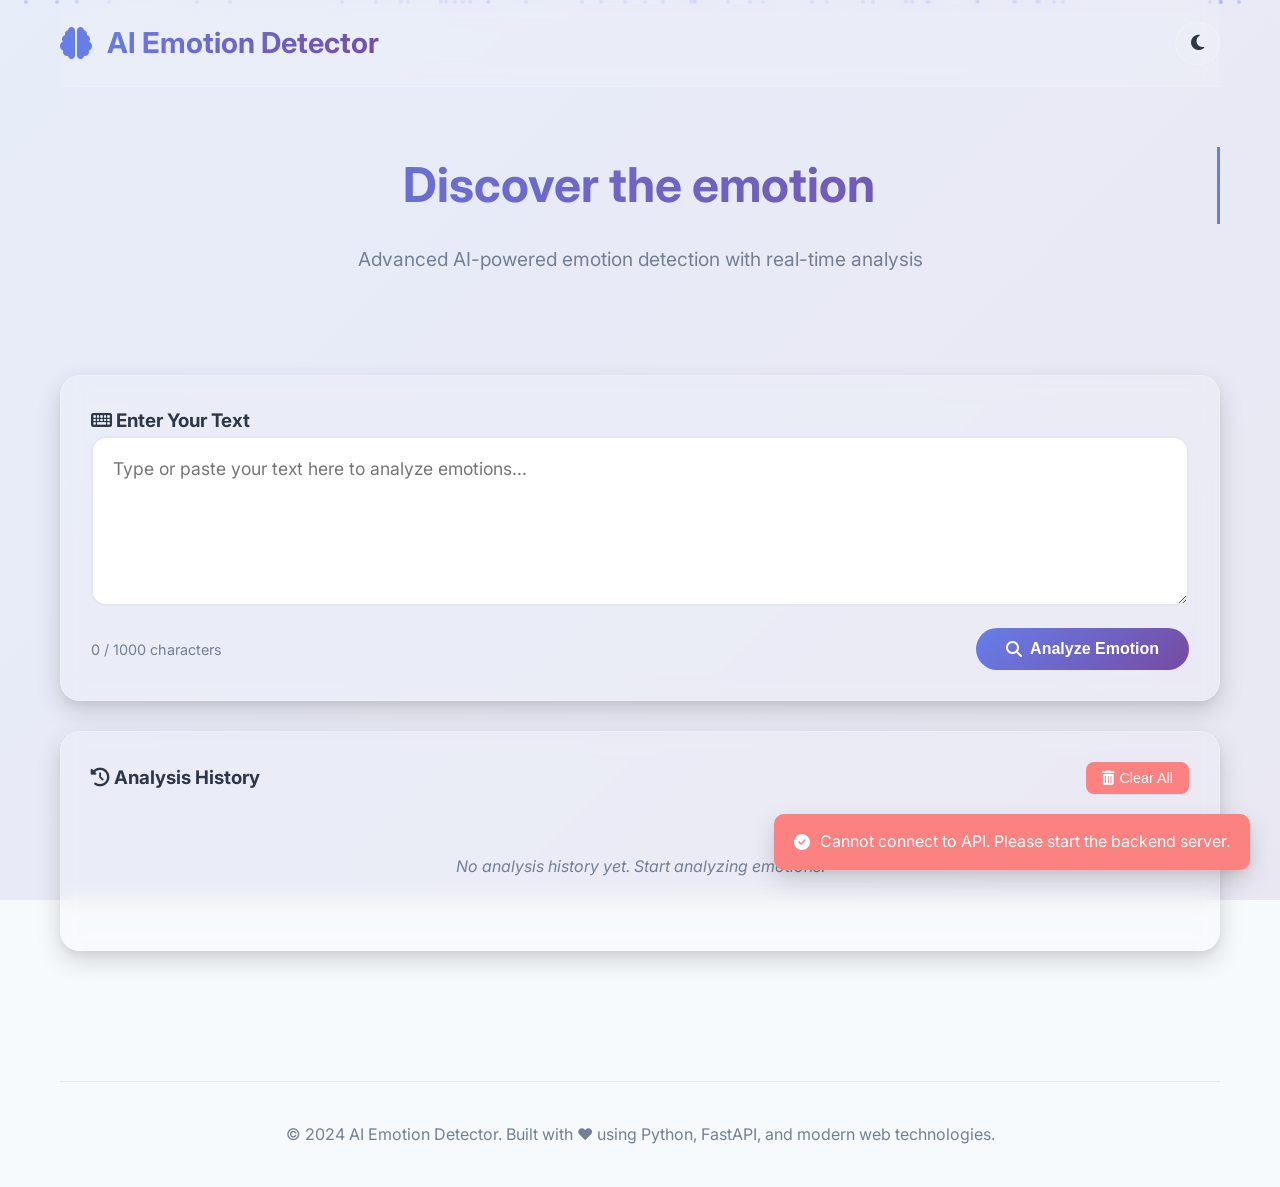
==== frontend/index.html @ 1d88a2de "version 1.1" ====
<!DOCTYPE html>
<html lang="en">
<head>
    <meta charset="UTF-8">
    <meta name="viewport" content="width=device-width, initial-scale=1.0">
    <title>AI Emotion Detector - Analyze Text Emotions</title>
    <link rel="stylesheet" href="style.css">
    <link href="https://fonts.googleapis.com/css2?family=Inter:wght@300;400;500;600;700&display=swap" rel="stylesheet">
    <link rel="stylesheet" href="https://cdnjs.cloudflare.com/ajax/libs/font-awesome/6.4.0/css/all.min.css">
</head>
<body>
    <!-- Background Animation -->
    <div class="background-animation">
        <div class="gradient-bg"></div>
        <div class="particles" id="particles"></div>
    </div>

    <!-- Main Container -->
    <div class="container">
        <!-- Header -->
        <header class="header">
            <div class="header-content">
                <div class="logo">
                    <i class="fas fa-brain"></i>
                    <h1>AI Emotion Detector</h1>
                </div>
                <div class="theme-toggle">
                    <button id="theme-btn" class="theme-btn">
                        <i class="fas fa-moon"></i>
                    </button>
                </div>
            </div>
        </header>

        <!-- Hero Section -->
        <section class="hero">
            <div class="hero-content">
                <h2 class="typing-text" id="typing-text">Discover the emotions behind your words</h2>
                <p>Advanced AI-powered emotion detection with real-time analysis</p>
            </div>
        </section>

        <!-- Main Content -->
        <main class="main-content">
            <!-- Input Section -->
            <section class="input-section">
                <div class="input-card">
                    <h3><i class="fas fa-keyboard"></i> Enter Your Text</h3>
                    <div class="input-container">
                        <textarea 
                            id="text-input" 
                            placeholder="Type or paste your text here to analyze emotions..."
                            rows="6"
                            maxlength="1000"
                        ></textarea>
                        <div class="input-footer">
                            <span class="char-count">
                                <span id="char-current">0</span> / 1000 characters
                            </span>
                            <button id="analyze-btn" class="analyze-btn">
                                <i class="fas fa-search"></i>
                                Analyze Emotion
                            </button>
                        </div>
                    </div>
                </div>
            </section>

            <!-- Results Section -->
            <section class="results-section" id="results-section" style="display: none;">
                <div class="results-card">
                    <h3><i class="fas fa-chart-pie"></i> Emotion Analysis Results</h3>
                    <div class="results-content">
                        <div class="emotion-display">
                            <div class="primary-emotion" id="primary-emotion">
                                <div class="emotion-icon" id="emotion-icon">
                                    <i class="fas fa-smile"></i>
                                </div>
                                <div class="emotion-details">
                                    <h4 id="emotion-name">Happy</h4>
                                    <div class="confidence-bar">
                                        <div class="confidence-fill" id="confidence-fill"></div>
                                        <span class="confidence-text" id="confidence-text">85%</span>
                                    </div>
                                </div>
                            </div>
                        </div>

                        <div class="probabilities" id="probabilities">
                            <h4>Emotion Distribution</h4>
                            <div class="probability-bars" id="probability-bars">
                                <!-- Probability bars will be inserted here -->
                            </div>
                        </div>

                        <div class="cleaned-text" id="cleaned-text" style="display: none;">
                            <h4>Processed Text</h4>
                            <p id="cleaned-text-content"></p>
                        </div>

                        <div class="result-actions">
                            <button id="save-btn" class="save-btn">
                                <i class="fas fa-save"></i>
                                Save to History
                            </button>
                            <button id="export-btn" class="export-btn">
                                <i class="fas fa-download"></i>
                                Export Results
                            </button>
                            <button id="clear-btn" class="clear-btn">
                                <i class="fas fa-trash"></i>
                                Clear Results
                            </button>
                        </div>
                    </div>
                </div>
            </section>

            <!-- History Section -->
            <section class="history-section" id="history-section">
                <div class="history-card">
                    <div class="history-header">
                        <h3><i class="fas fa-history"></i> Analysis History</h3>
                        <button id="clear-history-btn" class="clear-history-btn">
                            <i class="fas fa-trash-alt"></i>
                            Clear All
                        </button>
                    </div>
                    <div class="history-content" id="history-content">
                        <p class="no-history">No analysis history yet. Start analyzing emotions!</p>
                    </div>
                </div>
            </section>

            <!-- Statistics Section -->
            <section class="stats-section" id="stats-section" style="display: none;">
                <div class="stats-card">
                    <h3><i class="fas fa-chart-bar"></i> Statistics Dashboard</h3>
                    <div class="stats-content" id="stats-content">
                        <div class="stat-item">
                            <span class="stat-label">Total Analyses</span>
                            <span class="stat-value" id="total-analyses">0</span>
                        </div>
                        <div class="stat-item">
                            <span class="stat-label">Most Common Emotion</span>
                            <span class="stat-value" id="most-common">-</span>
                        </div>
                        <div class="stat-item">
                            <span class="stat-label">Average Confidence</span>
                            <span class="stat-value" id="avg-confidence">0%</span>
                        </div>
                    </div>
                </div>
            </section>
        </main>

        <!-- Footer -->
        <footer class="footer">
            <p>&copy; 2024 AI Emotion Detector. Built with ❤️ using Python, FastAPI, and modern web technologies.</p>
        </footer>
    </div>

    <!-- Loading Overlay -->
    <div class="loading-overlay" id="loading-overlay">
        <div class="loading-spinner">
            <i class="fas fa-spinner fa-spin"></i>
            <p>Analyzing emotions...</p>
        </div>
    </div>

    <!-- Toast Notification -->
    <div class="toast" id="toast">
        <div class="toast-content">
            <i class="fas fa-check-circle"></i>
            <span id="toast-message">Success!</span>
        </div>
    </div>

    <script src="script.js"></script>
</body>
</html>
---- frontend/style.css ----
/* AI Emotion Detector - Modern CSS with Glassmorphism */

/* CSS Variables */
:root {
    --primary-color: #667eea;
    --secondary-color: #764ba2;
    --success-color: #48bb78;
    --warning-color: #f6ad55;
    --error-color: #fc8181;
    --text-primary: #2d3748;
    --text-secondary: #718096;
    --bg-primary: #ffffff;
    --bg-secondary: #f7fafc;
    --border-color: #e2e8f0;
    --shadow-sm: 0 1px 3px rgba(0, 0, 0, 0.12), 0 1px 2px rgba(0, 0, 0, 0.24);
    --shadow-md: 0 4px 6px rgba(0, 0, 0, 0.1), 0 2px 4px rgba(0, 0, 0, 0.06);
    --shadow-lg: 0 10px 25px rgba(0, 0, 0, 0.15), 0 4px 10px rgba(0, 0, 0, 0.05);
    --glass-bg: rgba(255, 255, 255, 0.1);
    --glass-border: rgba(255, 255, 255, 0.2);
    --transition: all 0.3s cubic-bezier(0.4, 0, 0.2, 1);
}

/* Dark Theme */
[data-theme="dark"] {
    --text-primary: #f7fafc;
    --text-secondary: #cbd5e0;
    --bg-primary: #1a202c;
    --bg-secondary: #2d3748;
    --border-color: #4a5568;
    --glass-bg: rgba(45, 55, 72, 0.7);
    --glass-border: rgba(74, 85, 104, 0.5);
}

/* Reset and Base Styles */
* {
    margin: 0;
    padding: 0;
    box-sizing: border-box;
}

body {
    font-family: 'Inter', -apple-system, BlinkMacSystemFont, 'Segoe UI', sans-serif;
    line-height: 1.6;
    color: var(--text-primary);
    background: var(--bg-secondary);
    overflow-x: hidden;
    transition: var(--transition);
}

/* Background Animation */
.background-animation {
    position: fixed;
    top: 0;
    left: 0;
    width: 100%;
    height: 100%;
    z-index: -1;
    overflow: hidden;
}

.gradient-bg {
    position: absolute;
    top: 0;
    left: 0;
    width: 100%;
    height: 100%;
    background: linear-gradient(135deg, var(--primary-color), var(--secondary-color));
    opacity: 0.1;
    animation: gradientShift 10s ease infinite;
}

@keyframes gradientShift {
    0%, 100% { transform: translateX(0) translateY(0); }
    25% { transform: translateX(-20px) translateY(-20px); }
    50% { transform: translateX(20px) translateY(10px); }
    75% { transform: translateX(-10px) translateY(20px); }
}

.particles {
    position: absolute;
    top: 0;
    left: 0;
    width: 100%;
    height: 100%;
}

.particle {
    position: absolute;
    width: 4px;
    height: 4px;
    background: var(--primary-color);
    border-radius: 50%;
    opacity: 0.3;
    animation: float 20s infinite linear;
}

@keyframes float {
    0% {
        transform: translateY(100vh) translateX(0);
        opacity: 0;
    }
    10% {
        opacity: 0.3;
    }
    90% {
        opacity: 0.3;
    }
    100% {
        transform: translateY(-100vh) translateX(100px);
        opacity: 0;
    }
}

/* Container */
.container {
    max-width: 1200px;
    margin: 0 auto;
    padding: 0 20px;
    position: relative;
    z-index: 1;
}

/* Header */
.header {
    padding: 20px 0;
    background: var(--glass-bg);
    backdrop-filter: blur(10px);
    border-bottom: 1px solid var(--glass-border);
    position: sticky;
    top: 0;
    z-index: 100;
}

.header-content {
    display: flex;
    justify-content: space-between;
    align-items: center;
}

.logo {
    display: flex;
    align-items: center;
    gap: 15px;
}

.logo i {
    font-size: 2rem;
    color: var(--primary-color);
}

.logo h1 {
    font-size: 1.8rem;
    font-weight: 700;
    background: linear-gradient(135deg, var(--primary-color), var(--secondary-color));
    -webkit-background-clip: text;
    -webkit-text-fill-color: transparent;
    background-clip: text;
}

.theme-toggle {
    display: flex;
    align-items: center;
}

.theme-btn {
    background: var(--glass-bg);
    border: 1px solid var(--glass-border);
    color: var(--text-primary);
    padding: 10px 15px;
    border-radius: 50px;
    cursor: pointer;
    transition: var(--transition);
    font-size: 1.1rem;
}

.theme-btn:hover {
    background: var(--primary-color);
    color: white;
    transform: translateY(-2px);
}

/* Hero Section */
.hero {
    padding: 60px 0;
    text-align: center;
}

.hero-content h2 {
    font-size: 3rem;
    font-weight: 700;
    margin-bottom: 20px;
    background: linear-gradient(135deg, var(--primary-color), var(--secondary-color));
    -webkit-background-clip: text;
    -webkit-text-fill-color: transparent;
    background-clip: text;
}

.hero-content p {
    font-size: 1.2rem;
    color: var(--text-secondary);
    max-width: 600px;
    margin: 0 auto;
}

.typing-text {
    overflow: hidden;
    border-right: 3px solid var(--primary-color);
    white-space: nowrap;
    animation: typing 4s steps(40, end), blink-caret 0.75s step-end infinite;
}

@keyframes typing {
    from { width: 0 }
    to { width: 100% }
}

@keyframes blink-caret {
    from, to { border-color: transparent }
    50% { border-color: var(--primary-color) }
}

/* Main Content */
.main-content {
    padding: 40px 0;
}

/* Cards */
.input-card, .results-card, .history-card, .stats-card {
    background: var(--glass-bg);
    backdrop-filter: blur(10px);
    border: 1px solid var(--glass-border);
    border-radius: 20px;
    padding: 30px;
    margin-bottom: 30px;
    box-shadow: var(--shadow-lg);
    transition: var(--transition);
}

.input-card:hover, .results-card:hover, .history-card:hover, .stats-card:hover {
    transform: translateY(-5px);
    box-shadow: 0 20px 40px rgba(0, 0, 0, 0.1);
}

.card h3 {
    font-size: 1.5rem;
    font-weight: 600;
    margin-bottom: 20px;
    color: var(--text-primary);
    display: flex;
    align-items: center;
    gap: 10px;
}

.card h3 i {
    color: var(--primary-color);
}

/* Input Section */
.input-container {
    position: relative;
}

#text-input {
    width: 100%;
    padding: 20px;
    border: 2px solid var(--border-color);
    border-radius: 15px;
    font-size: 1.1rem;
    font-family: inherit;
    resize: vertical;
    background: var(--bg-primary);
    color: var(--text-primary);
    transition: var(--transition);
}

#text-input:focus {
    outline: none;
    border-color: var(--primary-color);
    box-shadow: 0 0 0 3px rgba(102, 126, 234, 0.1);
}

.input-footer {
    display: flex;
    justify-content: space-between;
    align-items: center;
    margin-top: 15px;
}

.char-count {
    color: var(--text-secondary);
    font-size: 0.9rem;
}

.analyze-btn {
    background: linear-gradient(135deg, var(--primary-color), var(--secondary-color));
    color: white;
    border: none;
    padding: 12px 30px;
    border-radius: 50px;
    font-size: 1rem;
    font-weight: 600;
    cursor: pointer;
    transition: var(--transition);
    display: flex;
    align-items: center;
    gap: 8px;
}

.analyze-btn:hover {
    transform: translateY(-2px);
    box-shadow: 0 10px 20px rgba(102, 126, 234, 0.3);
}

.analyze-btn:disabled {
    opacity: 0.6;
    cursor: not-allowed;
    transform: none;
}

/* Results Section */
.emotion-display {
    margin-bottom: 30px;
}

.primary-emotion {
    display: flex;
    align-items: center;
    gap: 30px;
    padding: 30px;
    background: linear-gradient(135deg, var(--primary-color), var(--secondary-color));
    border-radius: 20px;
    color: white;
}

.emotion-icon {
    font-size: 4rem;
    text-align: center;
}

.emotion-details h4 {
    font-size: 2rem;
    font-weight: 700;
    margin-bottom: 15px;
}

.confidence-bar {
    width: 200px;
    height: 10px;
    background: rgba(255, 255, 255, 0.3);
    border-radius: 50px;
    overflow: hidden;
    position: relative;
}

.confidence-fill {
    height: 100%;
    background: white;
    border-radius: 50px;
    transition: width 1s ease;
}

.confidence-text {
    position: absolute;
    right: -60px;
    top: 50%;
    transform: translateY(-50%);
    font-weight: 600;
}

/* Probabilities */
.probabilities {
    margin-bottom: 30px;
}

.probabilities h4 {
    font-size: 1.2rem;
    font-weight: 600;
    margin-bottom: 20px;
    color: var(--text-primary);
}

.probability-bars {
    display: grid;
    gap: 15px;
}

.probability-item {
    display: grid;
    grid-template-columns: 100px 1fr 60px;
    align-items: center;
    gap: 15px;
}

.probability-label {
    font-weight: 600;
    color: var(--text-primary);
}

.probability-bar {
    height: 8px;
    background: var(--border-color);
    border-radius: 50px;
    overflow: hidden;
}

.probability-fill {
    height: 100%;
    background: linear-gradient(90deg, var(--primary-color), var(--secondary-color));
    border-radius: 50px;
    transition: width 1s ease;
}

.probability-value {
    text-align: right;
    font-weight: 600;
    color: var(--text-secondary);
}

/* Cleaned Text */
.cleaned-text {
    margin-bottom: 30px;
    padding: 20px;
    background: var(--bg-secondary);
    border-radius: 15px;
    border-left: 4px solid var(--primary-color);
}

.cleaned-text h4 {
    font-size: 1.1rem;
    font-weight: 600;
    margin-bottom: 10px;
    color: var(--text-primary);
}

.cleaned-text p {
    color: var(--text-secondary);
    font-style: italic;
}

/* Result Actions */
.result-actions {
    display: flex;
    gap: 15px;
    flex-wrap: wrap;
}

.save-btn, .export-btn, .clear-btn {
    padding: 10px 20px;
    border: none;
    border-radius: 10px;
    font-size: 0.9rem;
    font-weight: 600;
    cursor: pointer;
    transition: var(--transition);
    display: flex;
    align-items: center;
    gap: 8px;
}

.save-btn {
    background: var(--success-color);
    color: white;
}

.export-btn {
    background: var(--warning-color);
    color: white;
}

.clear-btn {
    background: var(--error-color);
    color: white;
}

.save-btn:hover, .export-btn:hover, .clear-btn:hover {
    transform: translateY(-2px);
    box-shadow: 0 5px 15px rgba(0, 0, 0, 0.2);
}

/* History Section */
.history-header {
    display: flex;
    justify-content: space-between;
    align-items: center;
    margin-bottom: 20px;
}

.clear-history-btn {
    background: var(--error-color);
    color: white;
    border: none;
    padding: 8px 16px;
    border-radius: 8px;
    font-size: 0.9rem;
    cursor: pointer;
    transition: var(--transition);
}

.clear-history-btn:hover {
    background: #f56565;
}

.history-content {
    max-height: 400px;
    overflow-y: auto;
}

.history-item {
    padding: 20px;
    background: var(--bg-primary);
    border-radius: 15px;
    margin-bottom: 15px;
    border-left: 4px solid var(--primary-color);
    transition: var(--transition);
}

.history-item:hover {
    transform: translateX(5px);
}

.history-header-info {
    display: flex;
    justify-content: space-between;
    align-items: center;
    margin-bottom: 10px;
}

.history-emotion {
    font-weight: 600;
    color: var(--primary-color);
}

.history-confidence {
    color: var(--text-secondary);
    font-size: 0.9rem;
}

.history-text {
    color: var(--text-secondary);
    margin-bottom: 10px;
    line-height: 1.5;
}

.history-timestamp {
    color: var(--text-secondary);
    font-size: 0.8rem;
}

.no-history {
    text-align: center;
    color: var(--text-secondary);
    font-style: italic;
    padding: 40px;
}

/* Statistics Section */
.stats-content {
    display: grid;
    grid-template-columns: repeat(auto-fit, minmax(200px, 1fr));
    gap: 20px;
}

.stat-item {
    text-align: center;
    padding: 20px;
    background: var(--bg-primary);
    border-radius: 15px;
    border-top: 4px solid var(--primary-color);
}

.stat-label {
    display: block;
    color: var(--text-secondary);
    font-size: 0.9rem;
    margin-bottom: 10px;
}

.stat-value {
    display: block;
    font-size: 2rem;
    font-weight: 700;
    color: var(--primary-color);
}

/* Footer */
.footer {
    text-align: center;
    padding: 40px 0;
    color: var(--text-secondary);
    border-top: 1px solid var(--border-color);
    margin-top: 60px;
}

/* Loading Overlay */
.loading-overlay {
    position: fixed;
    top: 0;
    left: 0;
    width: 100%;
    height: 100%;
    background: rgba(0, 0, 0, 0.5);
    display: none;
    justify-content: center;
    align-items: center;
    z-index: 1000;
}

.loading-spinner {
    background: white;
    padding: 40px;
    border-radius: 20px;
    text-align: center;
    box-shadow: var(--shadow-lg);
}

.loading-spinner i {
    font-size: 2rem;
    color: var(--primary-color);
    margin-bottom: 15px;
}

.loading-spinner p {
    color: var(--text-secondary);
    font-weight: 600;
}

/* Toast Notification */
.toast {
    position: fixed;
    bottom: 30px;
    right: 30px;
    background: var(--success-color);
    color: white;
    padding: 15px 20px;
    border-radius: 10px;
    box-shadow: var(--shadow-lg);
    transform: translateX(400px);
    transition: transform 0.3s ease;
    z-index: 1001;
}

.toast.show {
    transform: translateX(0);
}

.toast-content {
    display: flex;
    align-items: center;
    gap: 10px;
}

/* Emotion Icons */
.emotion-happy { color: #f6ad55; }
.emotion-sad { color: #4299e1; }
.emotion-angry { color: #fc8181; }
.emotion-fear { color: #9f7aea; }
.emotion-surprise { color: #48bb78; }
.emotion-neutral { color: #718096; }

/* Responsive Design */
@media (max-width: 768px) {
    .container {
        padding: 0 15px;
    }
    
    .hero-content h2 {
        font-size: 2rem;
    }
    
    .primary-emotion {
        flex-direction: column;
        text-align: center;
        gap: 20px;
    }
    
    .confidence-bar {
        margin: 0 auto;
    }
    
    .confidence-text {
        right: auto;
        left: 50%;
        transform: translateX(-50%);
        top: 25px;
    }
    
    .result-actions {
        flex-direction: column;
    }
    
    .save-btn, .export-btn, .clear-btn {
        width: 100%;
        justify-content: center;
    }
    
    .history-header {
        flex-direction: column;
        gap: 15px;
        align-items: stretch;
    }
    
    .probability-item {
        grid-template-columns: 80px 1fr 50px;
    }
    
    .stats-content {
        grid-template-columns: 1fr;
    }
}

@media (max-width: 480px) {
    .header-content {
        flex-direction: column;
        gap: 15px;
    }
    
    .logo h1 {
        font-size: 1.5rem;
    }
    
    .hero-content h2 {
        font-size: 1.5rem;
    }
    
    .hero-content p {
        font-size: 1rem;
    }
    
    .input-card, .results-card, .history-card, .stats-card {
        padding: 20px;
    }
}

/* Scrollbar Styling */
::-webkit-scrollbar {
    width: 8px;
}

::-webkit-scrollbar-track {
    background: var(--bg-secondary);
}

::-webkit-scrollbar-thumb {
    background: var(--primary-color);
    border-radius: 50px;
}

::-webkit-scrollbar-thumb:hover {
    background: var(--secondary-color);
}

/* Animation Classes */
.fade-in {
    animation: fadeIn 0.5s ease;
}

@keyframes fadeIn {
    from { opacity: 0; transform: translateY(20px); }
    to { opacity: 1; transform: translateY(0); }
}

.slide-in {
    animation: slideIn 0.5s ease;
}

@keyframes slideIn {
    from { transform: translateX(-100%); }
    to { transform: translateX(0); }
}

.pulse {
    animation: pulse 2s infinite;
}

@keyframes pulse {
    0%, 100% { transform: scale(1); }
    50% { transform: scale(1.05); }
}
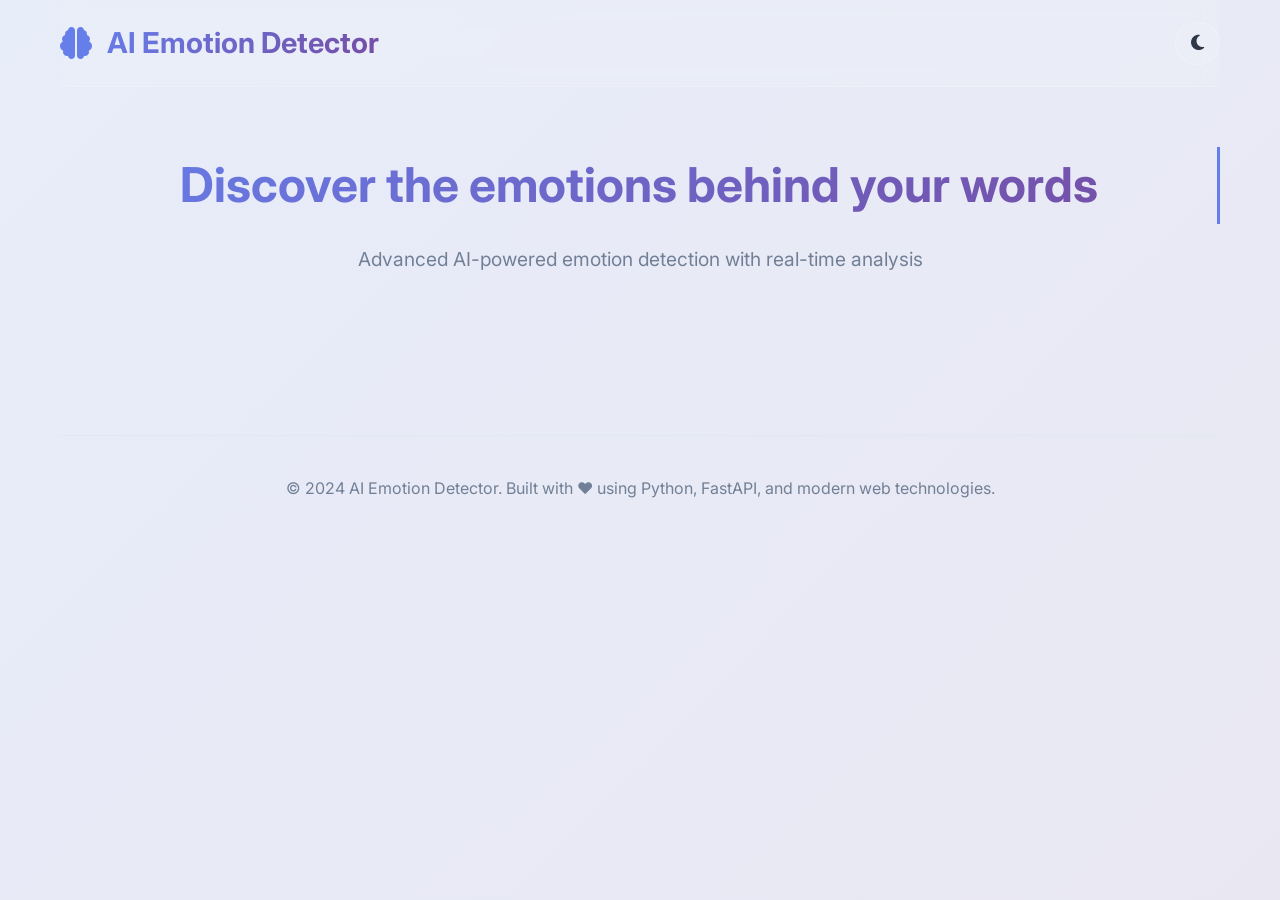
==== commit abd90945: "version 1.3 (corrected)" ====
--- a/frontend/index.html
+++ b/frontend/index.html
@@ -42,118 +42,6 @@
 
         <!-- Main Content -->
         <main class="main-content">
-            <!-- Input Section -->
-            <section class="input-section">
-                <div class="input-card">
-                    <h3><i class="fas fa-keyboard"></i> Enter Your Text</h3>
-                    <div class="input-container">
-                        <textarea 
-                            id="text-input" 
-                            placeholder="Type or paste your text here to analyze emotions..."
-                            rows="6"
-                            maxlength="1000"
-                        ></textarea>
-                        <div class="input-footer">
-                            <span class="char-count">
-                                <span id="char-current">0</span> / 1000 characters
-                            </span>
-                            <button id="analyze-btn" class="analyze-btn">
-                                <i class="fas fa-search"></i>
-                                Analyze Emotion
-                            </button>
-                        </div>
-                    </div>
-                </div>
-            </section>
-
-            <!-- Results Section -->
-            <section class="results-section" id="results-section" style="display: none;">
-                <div class="results-card">
-                    <h3><i class="fas fa-chart-pie"></i> Emotion Analysis Results</h3>
-                    <div class="results-content">
-                        <div class="emotion-display">
-                            <div class="primary-emotion" id="primary-emotion">
-                                <div class="emotion-icon" id="emotion-icon">
-                                    <i class="fas fa-smile"></i>
-                                </div>
-                                <div class="emotion-details">
-                                    <h4 id="emotion-name">Happy</h4>
-                                    <div class="confidence-bar">
-                                        <div class="confidence-fill" id="confidence-fill"></div>
-                                        <span class="confidence-text" id="confidence-text">85%</span>
-                                    </div>
-                                </div>
-                            </div>
-                        </div>
-
-                        <div class="probabilities" id="probabilities">
-                            <h4>Emotion Distribution</h4>
-                            <div class="probability-bars" id="probability-bars">
-                                <!-- Probability bars will be inserted here -->
-                            </div>
-                        </div>
-
-                        <div class="cleaned-text" id="cleaned-text" style="display: none;">
-                            <h4>Processed Text</h4>
-                            <p id="cleaned-text-content"></p>
-                        </div>
-
-                        <div class="result-actions">
-                            <button id="save-btn" class="save-btn">
-                                <i class="fas fa-save"></i>
-                                Save to History
-                            </button>
-                            <button id="export-btn" class="export-btn">
-                                <i class="fas fa-download"></i>
-                                Export Results
-                            </button>
-                            <button id="clear-btn" class="clear-btn">
-                                <i class="fas fa-trash"></i>
-                                Clear Results
-                            </button>
-                        </div>
-                    </div>
-                </div>
-            </section>
-
-            <!-- History Section -->
-            <section class="history-section" id="history-section">
-                <div class="history-card">
-                    <div class="history-header">
-                        <h3><i class="fas fa-history"></i> Analysis History</h3>
-                        <button id="clear-history-btn" class="clear-history-btn">
-                            <i class="fas fa-trash-alt"></i>
-                            Clear All
-                        </button>
-                    </div>
-                    <div class="history-content" id="history-content">
-                        <p class="no-history">No analysis history yet. Start analyzing emotions!</p>
-                    </div>
-                </div>
-            </section>
-
-            <!-- Statistics Section -->
-            <section class="stats-section" id="stats-section" style="display: none;">
-                <div class="stats-card">
-                    <h3><i class="fas fa-chart-bar"></i> Statistics Dashboard</h3>
-                    <div class="stats-content" id="stats-content">
-                        <div class="stat-item">
-                            <span class="stat-label">Total Analyses</span>
-                            <span class="stat-value" id="total-analyses">0</span>
-                        </div>
-                        <div class="stat-item">
-                            <span class="stat-label">Most Common Emotion</span>
-                            <span class="stat-value" id="most-common">-</span>
-                        </div>
-                        <div class="stat-item">
-                            <span class="stat-label">Average Confidence</span>
-                            <span class="stat-value" id="avg-confidence">0%</span>
-                        </div>
-                    </div>
-                </div>
-            </section>
-        </main>
-
         <!-- Footer -->
         <footer class="footer">
             <p>&copy; 2024 AI Emotion Detector. Built with ❤️ using Python, FastAPI, and modern web technologies.</p>
--- a/frontend/style.css
+++ b/frontend/style.css
@@ -1,3 +1,6 @@
+
+
+
 /* AI Emotion Detector - Modern CSS with Glassmorphism */
 
 /* CSS Variables */
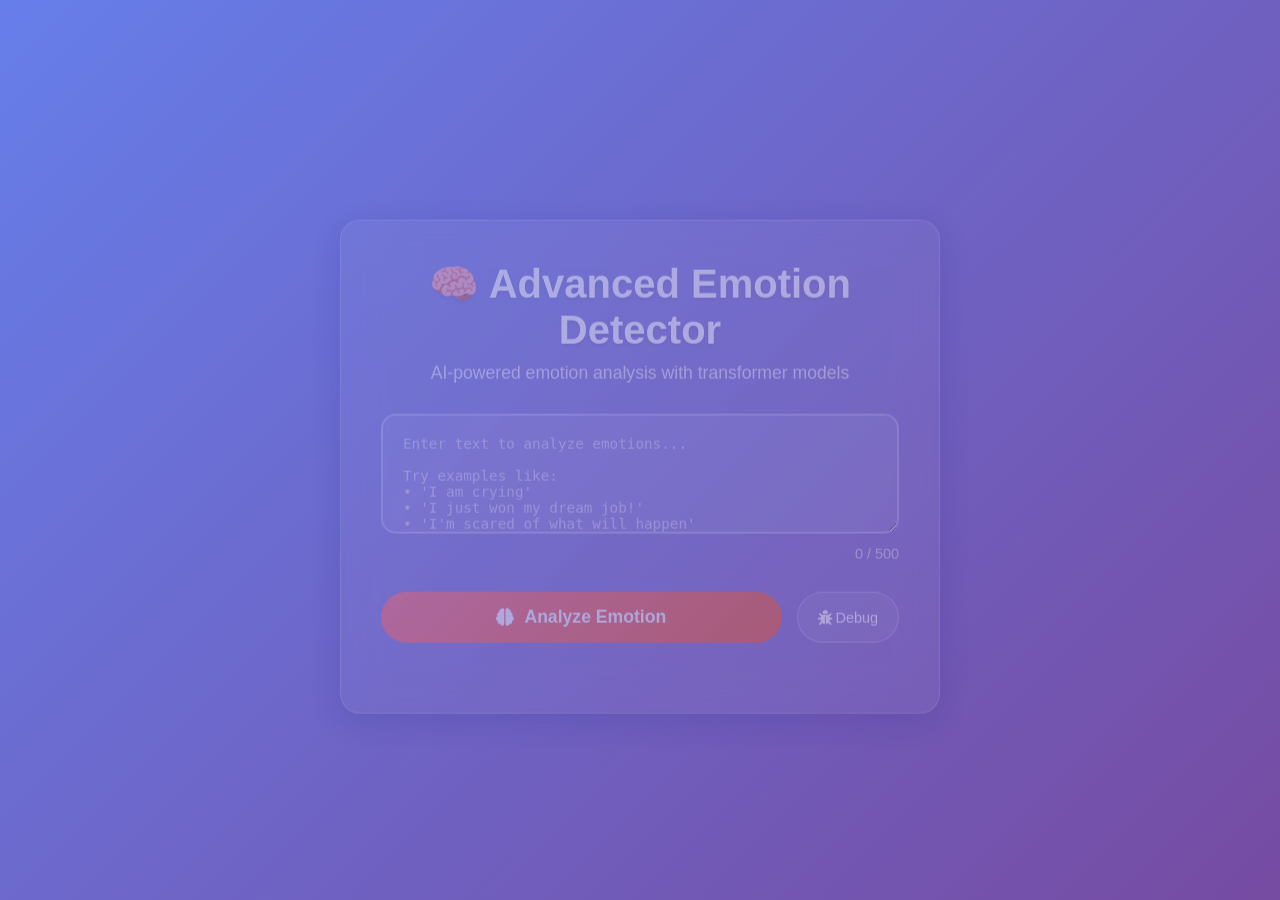
==== commit e3cbd575: "final" ====
--- a/frontend/index.html
+++ b/frontend/index.html
@@ -1,14 +1,14 @@
 <!DOCTYPE html>
-<html lang="en">
+<html>
 <head>
-    <meta charset="UTF-8">
-    <meta name="viewport" content="width=device-width, initial-scale=1.0">
-    <title>AI Emotion Detector - Analyze Text Emotions</title>
-    <link rel="stylesheet" href="style.css">
-    <link href="https://fonts.googleapis.com/css2?family=Inter:wght@300;400;500;600;700&display=swap" rel="stylesheet">
-    <link rel="stylesheet" href="https://cdnjs.cloudflare.com/ajax/libs/font-awesome/6.4.0/css/all.min.css">
+    <title>Redirect to Advanced Emotion Detector</title>
+    <meta http-equiv="refresh" content="0; url=advanced_index.html">
 </head>
 <body>
+    <h1>Redirecting to Advanced Emotion Detector...</h1>
+    <p>If not redirected, <a href="advanced_index.html">click here</a></p>
+</body>
+</html>
     <!-- Background Animation -->
     <div class="background-animation">
         <div class="gradient-bg"></div>
